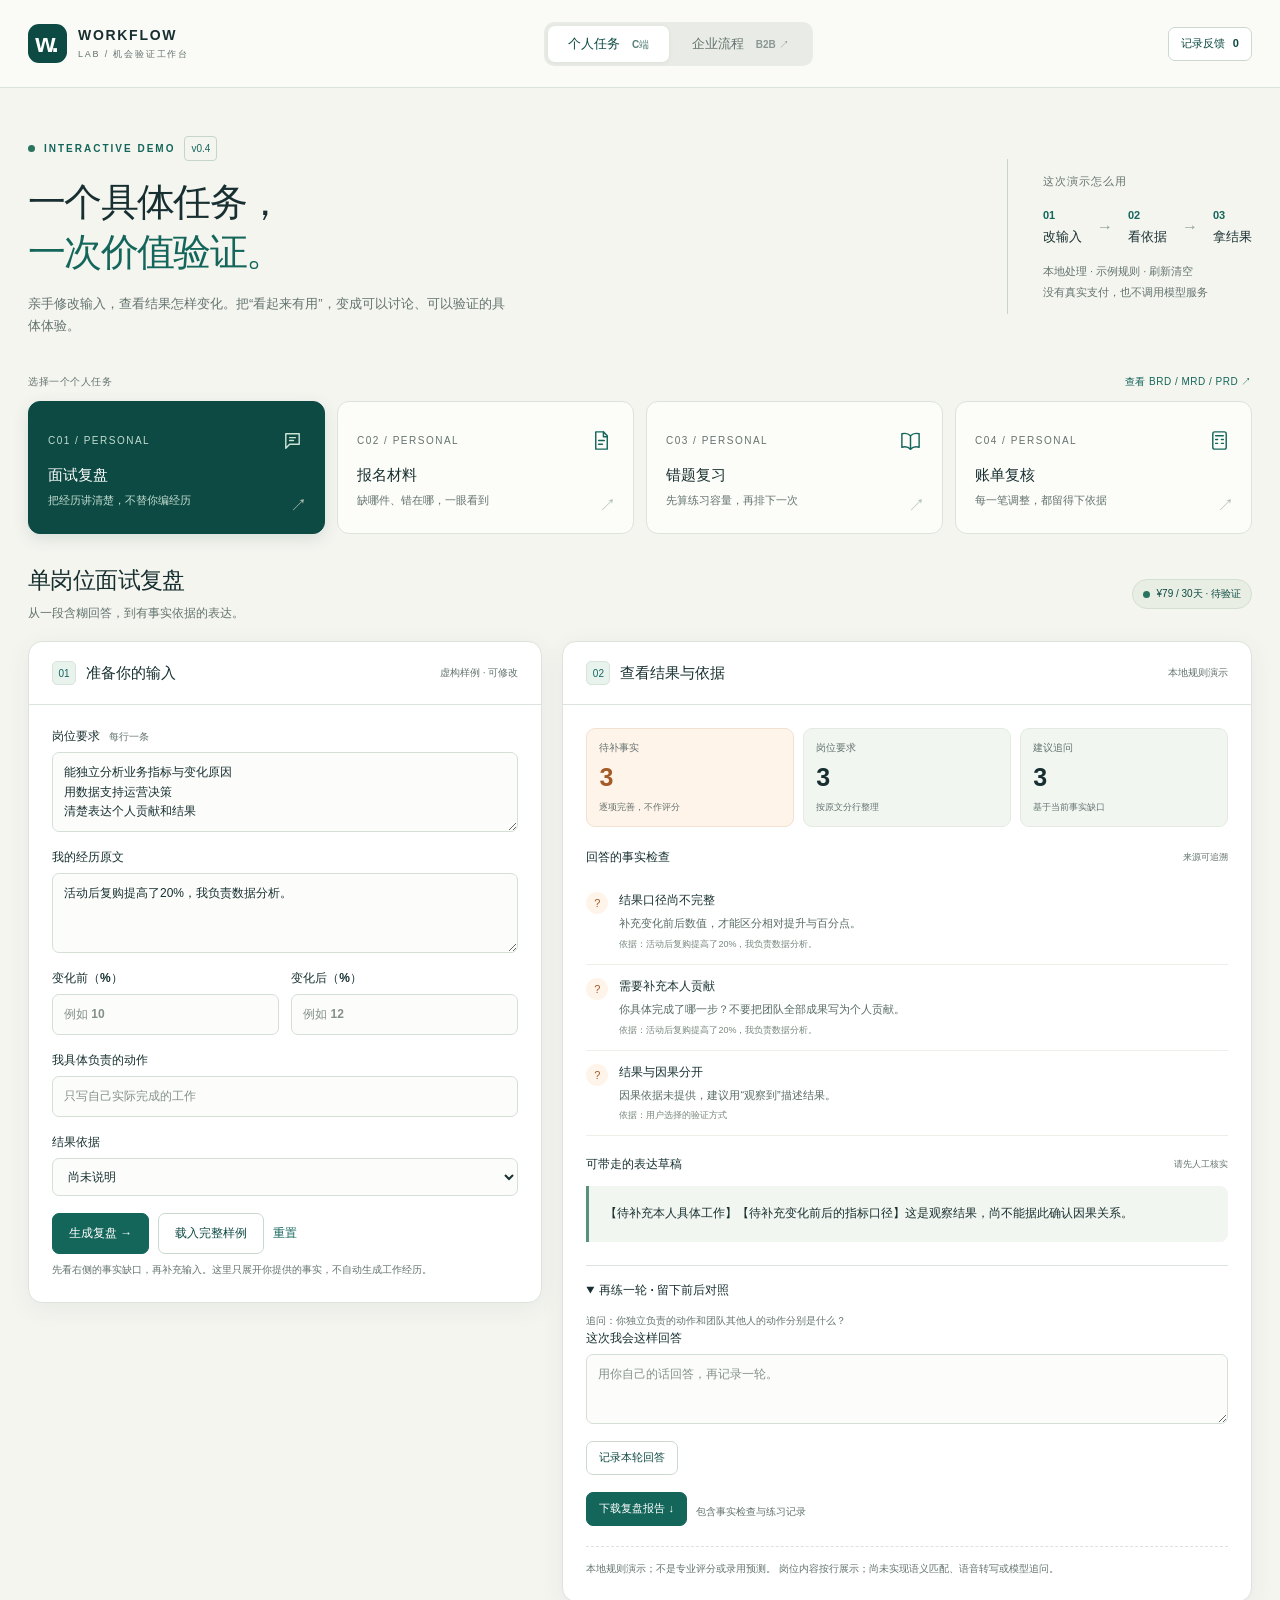
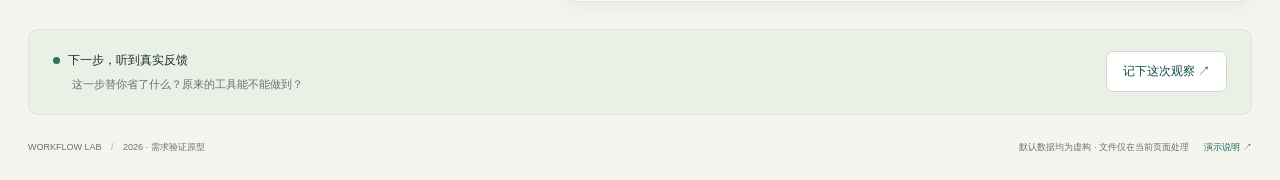
==== index.html @ f49f41c3 "Publish verified web runtime from 9cea44ef1fd8" ====
<!doctype html>
<html lang="zh-CN">
<head>
  <meta charset="utf-8"><meta name="viewport" content="width=device-width, initial-scale=1"><meta name="color-scheme" content="light">
  <meta name="description" content="四个个人任务工具的可交互本地演示，用于用户访谈和需求验证。">
  <title>个人任务实验室 · Workflow Lab</title>
  <link rel="stylesheet" href="consumer-demo.css">
  <script defer src="consumer-core.js"></script><script defer src="consumer-demo.js"></script>
</head>
<body>
  <a class="skip-link" href="#workspace">跳至操作区</a>
  <header class="topbar">
    <a class="brand" href="index.html" aria-label="Workflow Lab 首页"><span class="brand-symbol" aria-hidden="true">w.</span><span>WORKFLOW<span class="brand-sub">LAB / 机会验证工作台</span></span></a>
    <nav class="family-nav" aria-label="演示大类"><a class="selected" href="index.html" aria-current="page">个人任务 <span>C端</span></a><a href="b2b.html">企业流程 <span>B2B ↗</span></a></nav>
    <button class="button small secondary" id="feedback-open">记录反馈 <span id="feedback-count">0</span></button>
  </header>
  <div class="page-shell">
    <section class="hero" aria-labelledby="page-title">
      <div><p class="eyebrow"><span class="green-dot"></span> INTERACTIVE DEMO <span class="version">v0.4</span></p><h1 id="page-title">一个具体任务，<span>一次价值验证。</span></h1><p class="hero-description">亲手修改输入，查看结果怎样变化。把“看起来有用”，变成可以讨论、可以验证的具体体验。</p></div>
      <div class="hero-note"><span class="note-label">这次演示怎么用</span><div class="mini-flow"><b>01 <span>改输入</span></b><i>→</i><b>02 <span>看依据</span></b><i>→</i><b>03 <span>拿结果</span></b></div><p>本地处理 · 示例规则 · 刷新清空<br>没有真实支付，也不调用模型服务</p></div>
    </section>
    <div class="section-label"><span>选择一个个人任务</span><a href="https://github.com/allen7wang/codex-b2b-opportunities/blob/main/C端机会/系列文档/README.md">查看 BRD / MRD / PRD ↗</a></div>
    <nav id="scenario-nav" class="scenario-nav" aria-label="C端演示场景"></nav>
    <main id="workspace" tabindex="-1"></main>
    <section class="research-strip"><div><span class="green-dot"></span><strong>下一步，听到真实反馈</strong><p>这一步替你省了什么？原来的工具能不能做到？</p></div><button class="button secondary" id="feedback-bottom">记下这次观察 ↗</button></section>
    <footer><span>WORKFLOW LAB <i>/</i> 2026 · 需求验证原型</span><span>默认数据均为虚构 · 文件仅在当前页面处理 <a href="https://github.com/allen7wang/codex-b2b-opportunities/blob/main/DEMO_GUIDE.md">演示说明 ↗</a></span></footer>
  </div>
  <dialog id="feedback-dialog" aria-labelledby="feedback-title">
    <form id="feedback-form"><div class="dialog-head"><div><p class="eyebrow">RESEARCH NOTES</p><h2 id="feedback-title">记录一次真实观察</h2></div><button type="button" class="icon-button" id="feedback-close" aria-label="关闭反馈窗口">×</button></div>
    <p class="muted">仅保存在本页内存，不会发送。刷新前请下载记录。</p>
    <label>当前方向<input id="feedback-scenario" readonly></label>
    <label>体验后的判断<select id="feedback-verdict"><option value="needs-validation">还需要验证</option><option value="try">愿意继续试用</option><option value="pay-interest">表达了付费意向（非成交）</option><option value="alternative">现有工具已经足够</option></select></label>
    <label>最有用或最卡住的一步<textarea id="feedback-note" rows="4" required maxlength="2000" placeholder="例如：能找到缺件，但我不想手动确认每个文件。"></textarea></label>
    <label>愿意考虑的价格（元，可留空）<input id="feedback-price" type="number" min="0" max="100000" step="0.01" placeholder="这是意向，不记作收入"></label>
    <div class="actions"><button class="button" type="submit">保存观察</button><button type="button" class="button secondary" id="feedback-download">下载全部反馈</button></div></form>
  </dialog>
  <div id="toast" class="toast" role="status" aria-live="polite"></div>
  <noscript><p class="no-script">请启用 JavaScript 以使用本地交互演示。也可以阅读仓库里的产品文档。</p></noscript>
</body>
</html>
---- consumer-demo.css ----
:root{--ink:#172f30;--teal:#14665b;--teal-dark:#0d4a43;--soft:#e9f3ee;--paper:#f5f5f0;--white:#fff;--muted:#63736f;--line:#dce3dc;--orange:#a55b28;--orange-bg:#fff4e9;--red:#ae443a;--red-bg:#fff0ec;--shadow:0 6px 24px #173e2910;font-family:Inter,-apple-system,BlinkMacSystemFont,"PingFang SC","Microsoft YaHei",sans-serif;color:var(--ink);background:var(--paper);font-synthesis:none}
*{box-sizing:border-box}body{margin:0}button,input,select,textarea{font:inherit;color:inherit}button,a,input,select,textarea{touch-action:manipulation}button{cursor:pointer}button:disabled{cursor:not-allowed;opacity:.45}a{color:var(--teal);text-decoration:none}a:hover{text-decoration:underline}button:focus-visible,a:focus-visible,input:focus-visible,select:focus-visible,textarea:focus-visible,summary:focus-visible{outline:3px solid #87b9a9;outline-offset:3px}button,a{-webkit-tap-highlight-color:transparent}h1,h2,h3,p{margin-top:0}h2{font-size:23px;letter-spacing:-.6px;margin-bottom:7px}h3{font-size:15px;margin:0}p{line-height:1.7}.skip-link{position:absolute;left:15px;top:-80px;z-index:20;background:white;padding:12px}.skip-link:focus{top:10px}.topbar{min-height:88px;border-bottom:1px solid var(--line);padding:18px max(28px,calc((100vw - 1320px)/2));display:flex;align-items:center;justify-content:space-between;gap:24px;background:#fafaf6}.brand{display:flex;gap:11px;align-items:center;color:var(--ink);font-size:14px;font-weight:780;letter-spacing:1.7px}.brand:hover{text-decoration:none}.brand-symbol{display:grid;place-items:center;background:var(--teal-dark);color:#fff;width:39px;height:39px;border-radius:11px;font-size:26px;font-weight:650;letter-spacing:-3px;padding-right:4px}.brand-sub{display:block;font-size:9px;letter-spacing:1.8px;font-weight:500;margin-top:5px;color:var(--muted)}.family-nav{display:flex;gap:3px;background:#e9ece6;padding:4px;border-radius:10px}.family-nav a{padding:9px 20px;border-radius:7px;color:var(--muted);font-size:13px;font-weight:650;white-space:nowrap}.family-nav a.selected{background:#fff;color:var(--teal-dark);box-shadow:0 1px 5px #163b2310}.family-nav span{font-size:10px;margin-left:8px;opacity:.7}.page-shell{max-width:1376px;padding:0 28px;margin:auto}.hero{display:grid;grid-template-columns:1.6fr 1fr;gap:70px;padding:48px 0 38px;align-items:center}.eyebrow{font-size:10px;font-weight:700;letter-spacing:2px;color:var(--teal);display:flex;align-items:center;gap:9px;margin:0 0 16px}.green-dot{width:7px;height:7px;background:#28745f;display:inline-block;border-radius:50%;flex:none}.version{border:1px solid #c5d5c9;letter-spacing:0;border-radius:4px;padding:3px 6px;font-weight:500}h1{font-size:clamp(28px,3vw,43px);line-height:1.3;letter-spacing:-1.7px;font-weight:650;margin-bottom:16px}h1 span{color:var(--teal);display:block}.hero-description{font-size:13px;color:var(--muted);max-width:480px;margin:0}.hero-note{border-left:1px solid #cad4c9;padding:12px 0 12px 35px;justify-self:end}.note-label{font-size:11px;letter-spacing:1px;color:var(--muted)}.mini-flow{display:flex;gap:15px;align-items:center;margin:20px 0 15px}.mini-flow b{font-size:11px;color:var(--teal)}.mini-flow b span{display:block;font-size:13px;color:var(--ink);margin-top:7px}.mini-flow i{color:#91a096;font-style:normal}.hero-note p{font-size:11px;color:var(--muted);margin:0;line-height:1.9}.section-label{display:flex;justify-content:space-between;font-size:10px;color:var(--muted);letter-spacing:.5px;margin-bottom:12px}.section-label a{font-size:10px}.scenario-nav{display:grid;grid-template-columns:repeat(4,minmax(0,1fr));gap:12px}.scenario-card{position:relative;background:#fcfcf8;border:1px solid var(--line);border-radius:12px;text-align:left;padding:17px 19px 16px;transition:background .15s,border-color .15s;min-height:133px}.scenario-card:hover{border-color:#89ac98}.scenario-card.active{background:var(--teal-dark);color:white;border-color:var(--teal-dark);box-shadow:0 5px 16px #174a3820}.card-top{display:flex;align-items:center;justify-content:space-between;margin-bottom:13px}.code{font-size:10px;letter-spacing:1.5px;color:var(--muted)}.active .code{color:#c4ded2}.card-icon{display:grid;place-items:center;width:26px;height:26px;color:var(--teal)}.active .card-icon{color:#cbe4d4}.card-icon svg{width:23px;height:23px}.scenario-card strong{font-size:15px;display:block;font-weight:600;margin-bottom:7px}.scenario-card small{color:var(--muted);font-size:11px;display:block;line-height:1.5}.scenario-card.active small{color:#c4ded2}.card-arrow{position:absolute;right:17px;bottom:16px;font-size:17px;color:#b0c1b4}.workspace-heading{display:flex;justify-content:space-between;align-items:center;gap:20px;margin:31px 0 18px}.workspace-heading p{font-size:12px;color:var(--muted);margin:0}.pill{display:inline-flex;gap:7px;align-items:center;font-size:10px;background:#e9eee5;color:var(--teal-dark);border:1px solid #d3dfd0;padding:7px 10px;border-radius:30px;white-space:nowrap}.workspace-grid{display:grid;grid-template-columns:minmax(0,.94fr) minmax(0,1.26fr);gap:20px;align-items:start}.panel{background:white;border:1px solid var(--line);border-radius:14px;overflow:hidden;box-shadow:var(--shadow);min-width:0}.panel-head{padding:19px 23px;border-bottom:1px solid var(--line);display:flex;justify-content:space-between;align-items:center;gap:10px}.panel-head>div{display:flex;gap:10px;align-items:center}.step-number{font-size:10px;color:var(--teal);background:var(--soft);border:1px solid #d8e4da;border-radius:5px;width:24px;height:24px;display:grid;place-items:center}.sample-label{font-size:10px;color:var(--muted)}.panel-body{padding:23px}.input-group,label{display:block;font-size:12px;font-weight:600;margin-bottom:17px}.label-hint{font-size:10px;font-weight:400;color:var(--muted);margin-left:6px}.input-group>label{margin-bottom:7px}input,textarea,select{display:block;width:100%;border:1px solid #d4dfd6;background:#fcfdfb;border-radius:7px;padding:10px 11px;font-size:12px;line-height:1.6;margin-top:7px;min-width:0}textarea{resize:vertical;min-height:70px;font-weight:400}input::placeholder,textarea::placeholder{color:#849189}input[readonly]{color:var(--muted)}input[type=checkbox]{width:15px;height:15px;accent-color:var(--teal);padding:0;margin:0;flex:none}input[type=file]{font-size:11px}input[type=file]::file-selector-button{border:0;background:var(--soft);color:var(--teal-dark);padding:6px 10px;border-radius:4px;margin-right:8px}.form-row{display:grid;grid-template-columns:1fr 1fr;gap:12px}.form-row.three{grid-template-columns:repeat(3,minmax(0,1fr))}.help{font-size:10px;color:var(--muted);line-height:1.8;font-weight:400;margin:7px 0 0}.actions{display:flex;flex-wrap:wrap;align-items:center;gap:9px;margin-top:17px}.button{display:inline-flex;align-items:center;justify-content:center;gap:8px;border:1px solid var(--teal);background:var(--teal);color:#fff;border-radius:7px;padding:11px 16px;font-size:12px;font-weight:600;line-height:1.4;min-height:40px;text-decoration:none}.button:hover{background:var(--teal-dark);text-decoration:none}.button.secondary{color:var(--teal-dark);background:#fff;border-color:#cbd9ce}.button.secondary:hover{background:var(--soft)}.button.small{padding:8px 12px;min-height:34px;font-size:11px}.button.text{padding:5px 0;background:transparent;color:var(--teal);border:0;min-height:28px}.button.full-width{width:100%}.result-metrics{display:grid;grid-template-columns:repeat(3,minmax(0,1fr));gap:9px;margin-bottom:22px}.metric{background:#f2f6f1;border:1px solid #e4eae1;border-radius:9px;padding:12px}.metric span{font-size:10px;color:var(--muted);display:block}.metric strong{display:block;font-size:25px;font-weight:600;letter-spacing:-1px;margin:8px 0 4px;font-variant-numeric:tabular-nums;overflow-wrap:anywhere}.metric small{font-size:9px;color:var(--muted)}.metric.warning{background:var(--orange-bg);border-color:#f0e1d1}.metric.warning strong{color:var(--orange)}.section-title{display:flex;align-items:center;justify-content:space-between;gap:12px;margin:20px 0 13px;font-size:12px;font-weight:600}.section-title small{color:var(--muted);font-size:9px;font-weight:400}.check-item{display:flex;gap:11px;padding:13px 0;border-bottom:1px solid #ecf0e9}.check-item:last-child{border-bottom:0}.check-item strong{font-size:12px;font-weight:600;display:block;margin-bottom:5px}.check-item p{font-size:11px;margin:0;color:#586b63;overflow-wrap:anywhere}.check-item small{font-size:9px;color:#77877d;display:block;margin-top:5px}.status-icon{flex:none;display:grid;place-items:center;width:22px;height:22px;border-radius:50%;font-size:11px;background:var(--orange-bg);color:var(--orange)}.status-icon.ok{background:var(--soft);color:var(--teal)}.status-icon.fail,.status-icon.missing{background:var(--red-bg);color:var(--red)}.copy-card{padding:16px;background:#f2f6f0;border-left:3px solid #58927a;border-radius:0 8px 8px 0;font-size:12px;line-height:1.95;overflow-wrap:anywhere}.scope-note{font-size:10px;color:var(--muted);line-height:1.8;border-top:1px dashed var(--line);margin-top:20px;padding-top:13px}.alert{border:1px solid #efdcc9;background:var(--orange-bg);color:#8b522e;font-size:11px;line-height:1.75;border-radius:7px;padding:11px 13px;margin-bottom:16px}.alert.error{color:var(--red);background:var(--red-bg);border-color:#f0cfc7}.alert.success{background:var(--soft);border-color:#cfdfd2;color:var(--teal-dark)}[hidden]{display:none!important}.divider{height:1px;background:var(--line);margin:23px 0}.practice-box{border-top:1px solid var(--line);margin-top:23px;padding-top:16px}.practice-box summary{font-size:12px;font-weight:600;cursor:pointer;margin-bottom:13px}.practice-history{font-size:11px;color:var(--muted);background:#f6f7f3;padding:12px;border-radius:6px;line-height:1.8;white-space:pre-wrap;overflow-wrap:anywhere}.pill-result{font-size:9px;padding:4px 7px;border-radius:4px;display:inline-block;white-space:nowrap;background:var(--orange-bg);color:var(--orange)}.pill-result.ok,.pill-result.included{background:var(--soft);color:var(--teal)}.pill-result.fail,.pill-result.missing{background:var(--red-bg);color:var(--red)}.pill-result.duplicate,.pill-result.transfer,.pill-result.outside{background:#edf0ed;color:var(--muted)}.empty-state{text-align:center;padding:40px 15px;color:var(--muted);font-size:12px;line-height:1.9}.empty-icon{display:block;font-size:30px;color:var(--teal);margin-bottom:13px}.table-wrap{overflow:auto;max-height:430px;scrollbar-width:thin;border:1px solid var(--line);border-radius:8px}table{border-collapse:collapse;width:100%;font-size:11px;text-align:left}th{background:#f3f6f0;color:var(--muted);font-size:10px;font-weight:500;white-space:nowrap;position:sticky;top:0}td,th{padding:11px 12px;border-bottom:1px solid #e6ece3;vertical-align:top}td{min-width:65px;line-height:1.6}td small{display:block;color:var(--muted);font-size:9px;margin-top:3px;max-width:190px}td select{min-width:140px;font-size:10px;padding:5px;margin-top:5px}tr:last-child td{border-bottom:0}.file-list{display:grid;gap:5px;margin:12px 0 18px}.file-item{display:flex;justify-content:space-between;gap:10px;font-size:10px;padding:8px 10px;background:#f2f5ef;border-radius:5px}.file-item span{overflow-wrap:anywhere}.file-item small{color:var(--muted);white-space:nowrap}.rule-row{padding:14px 0;border-bottom:1px solid #e8ede5}.rule-title{font-size:12px;font-weight:600;margin-bottom:8px}.rule-controls{display:grid;grid-template-columns:1fr 74px 82px;gap:8px}.rule-controls label{font-size:9px;font-weight:400;color:var(--muted);margin:0}.rule-controls input,.rule-controls select{padding:7px;font-size:11px}.confirm-label{display:flex;gap:8px;font-size:10px;font-weight:400;align-items:center;margin:10px 0 0;color:var(--muted)}.plan-bar{height:8px;background:#e5ece1;border-radius:6px;overflow:hidden;margin:15px 0 8px}.plan-bar i{display:block;height:100%;background:#5c9177;border-radius:6px}.plan-bar.over i{background:#c28b55}.question-list{display:flex;gap:7px;margin:15px 0}.question-choice{border:1px solid var(--line);background:#fff;padding:7px 11px;font-size:10px;border-radius:5px}.question-choice.active{border-color:var(--teal);background:var(--soft);color:var(--teal)}.question-stem{background:#f5f7f1;padding:16px;font-size:13px;line-height:1.8;border-radius:7px;margin-bottom:17px}.bill-csv{font:10px/1.9 ui-monospace,SFMono-Regular,Menlo,monospace;white-space:pre;min-height:235px;overflow:auto;resize:vertical}.bridge{display:grid;grid-template-columns:repeat(2,1fr);gap:6px;font-size:10px;margin:16px 0}.bridge>div{display:flex;justify-content:space-between;gap:10px;padding:9px;background:#f6f7f3;border-radius:5px}.bridge b{font-weight:600}.bridge>div:last-child{grid-column:1/-1;border-top:1px solid var(--line);background:var(--soft)}.research-strip{margin:27px 0 24px;padding:20px 24px;background:#eaf0e5;border:1px solid #dae3d5;border-radius:10px;display:flex;justify-content:space-between;align-items:center;gap:20px}.research-strip strong{font-size:12px;margin-left:8px}.research-strip p{font-size:11px;color:var(--muted);margin:6px 0 0 19px}footer{display:flex;justify-content:space-between;gap:20px;padding-bottom:25px;font-size:9px;color:var(--muted);line-height:1.8}footer i{font-style:normal;padding:0 7px;color:#a4afa4}footer a{margin-left:13px}.muted{font-size:12px;color:var(--muted)}.mono{font-family:ui-monospace,Menlo,monospace}dialog{max-width:520px;width:calc(100% - 32px);padding:26px;border:1px solid var(--line);border-radius:15px;box-shadow:0 20px 80px #0d33252a;color:var(--ink)}dialog::backdrop{background:#18382c80;backdrop-filter:blur(3px)}.dialog-head{display:flex;justify-content:space-between;align-items:start}.dialog-head .eyebrow{margin-bottom:10px}.dialog-head h2{font-size:21px}.icon-button{border:0;background:#f1f5ee;font-size:22px;width:31px;height:31px;border-radius:50%;color:var(--muted)}.toast{position:fixed;bottom:24px;left:50%;transform:translate(-50%,20px);background:var(--teal-dark);color:white;padding:13px 22px;border-radius:9px;box-shadow:0 8px 30px #16392d20;font-size:12px;opacity:0;pointer-events:none;z-index:50;transition:opacity .2s,transform .2s;max-width:90vw}.toast.visible{opacity:1;transform:translate(-50%,0)}.no-script{padding:30px;text-align:center}.subtle-footer{font-size:9px;color:var(--muted);margin-top:11px;line-height:1.8}
@media(min-width:1400px){.hero{padding-top:49px}}@media(max-width:1000px){.hero{gap:25px}.hero-note{padding-left:22px}.scenario-card{padding:15px}.scenario-card strong{font-size:14px}.topbar{padding:16px 24px}.panel-head,.panel-body{padding:18px}.workspace-grid{gap:15px}.metric{padding:10px}.metric strong{font-size:22px}.brand{font-size:12px}.family-nav a{padding:9px 13px}}@media(max-width:800px){.workspace-grid{grid-template-columns:1fr}.hero{grid-template-columns:1.4fr 1fr;gap:20px}.hero h1{font-size:32px}.mini-flow{gap:10px}.hero-note{padding-left:18px}.scenario-card small{font-size:10px}.scenario-card strong{font-size:12px}.card-arrow{display:none}.brand-sub{font-size:8px}.topbar{gap:12px}.family-nav span{display:none}.panel-body{padding:22px}.result-metrics .metric strong{font-size:28px}}@media(max-width:560px){.topbar{padding:15px 18px;flex-wrap:wrap;gap:15px}.brand{font-size:12px}.family-nav{order:3;width:100%;justify-content:stretch}.family-nav a{flex:1;text-align:center}.family-nav span{display:inline}.page-shell{padding:0 18px}.hero{display:block;padding:30px 0 25px}.hero h1{font-size:33px}.hero-description{font-size:12px}.hero-note{display:none}.scenario-nav{grid-template-columns:1fr 1fr;gap:9px}.scenario-card{min-height:126px}.scenario-card strong{font-size:14px}.scenario-card small{font-size:10px}.section-label{font-size:9px}.section-label a{font-size:9px}.workspace-heading{align-items:flex-start;margin-top:25px;gap:10px}.workspace-heading h2{font-size:21px}.workspace-heading p{font-size:11px}.pill{font-size:9px;padding:6px 8px;margin-top:2px}.panel-head,.panel-body{padding:16px}input,textarea,select{font-size:16px}.rule-controls select,.rule-controls input{font-size:14px}.bill-csv{font-size:11px}.metric{padding:11px 8px}.metric span{font-size:9px}.result-metrics .metric strong{font-size:25px}.metric small{font-size:8px}.research-strip{padding:17px;display:block}.research-strip .button{margin:15px 0 0 18px}.research-strip p{font-size:10px}.research-strip strong{font-size:11px}footer{display:block}footer>span{display:block;margin-top:7px}footer a{margin-left:8px}.form-row.three{gap:8px}.form-row.three label{font-size:10px}.actions{gap:8px}.button{padding:11px 13px;font-size:11px}.hero .eyebrow{font-size:9px}.rule-controls{grid-template-columns:1fr 64px 74px}.sample-label{font-size:9px}}@media(prefers-reduced-motion:reduce){*{scroll-behavior:auto!important;transition:none!important}}

.file-preview{border:0;background:none;color:var(--teal);font-size:10px;padding:0 0 0 6px;text-decoration:underline}.file-item small{display:flex;align-items:center;gap:3px}.file-item{align-items:center}
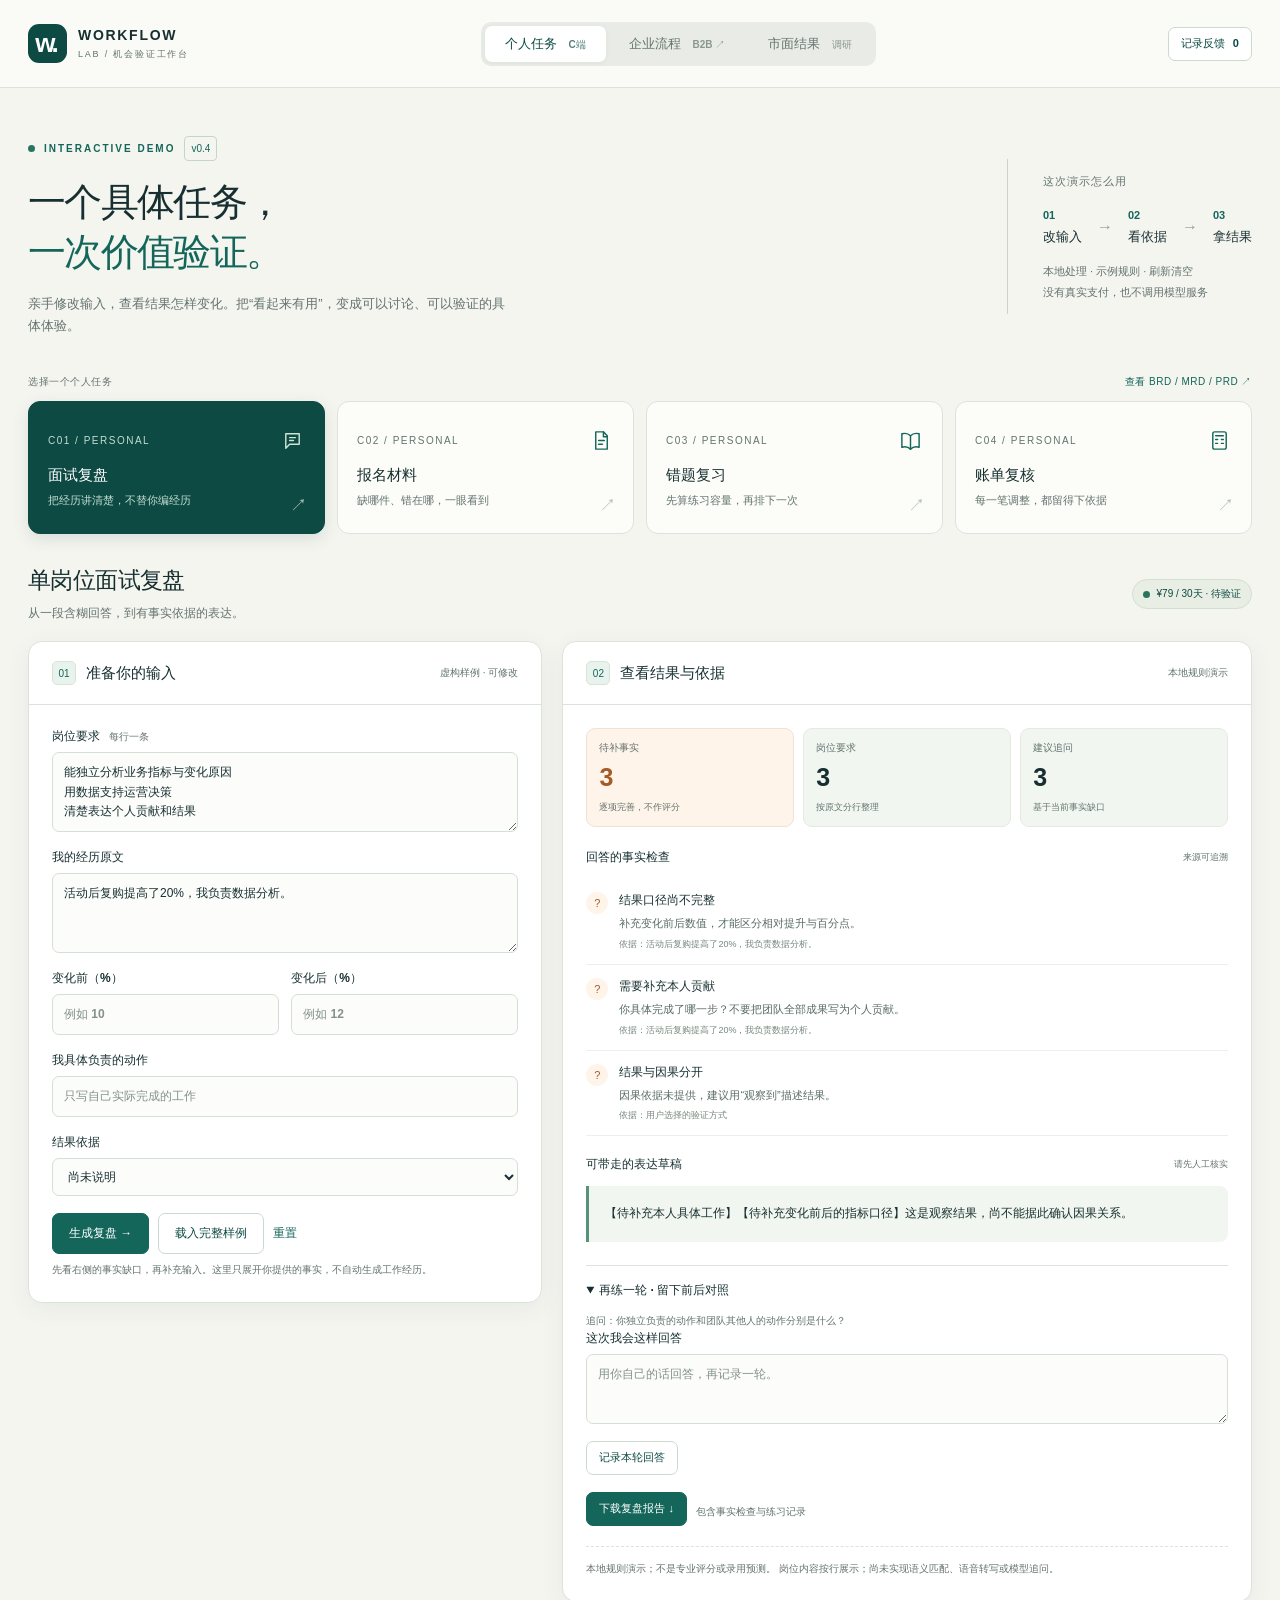
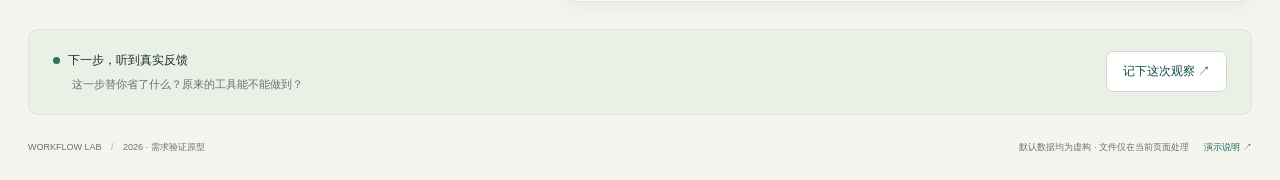
==== commit c75e3ba9: "Publish runtime from 3fe7f98b3bf11ec2759ecf38272c5ecdbada9e12" ====
--- a/index.html
+++ b/index.html
@@ -11,7 +11,7 @@
   <a class="skip-link" href="#workspace">跳至操作区</a>
   <header class="topbar">
     <a class="brand" href="index.html" aria-label="Workflow Lab 首页"><span class="brand-symbol" aria-hidden="true">w.</span><span>WORKFLOW<span class="brand-sub">LAB / 机会验证工作台</span></span></a>
-    <nav class="family-nav" aria-label="演示大类"><a class="selected" href="index.html" aria-current="page">个人任务 <span>C端</span></a><a href="b2b.html">企业流程 <span>B2B ↗</span></a></nav>
+    <nav class="family-nav" aria-label="演示大类"><a class="selected" href="index.html" aria-current="page">个人任务 <span>C端</span></a><a href="b2b.html">企业流程 <span>B2B ↗</span></a><a href="agent-results.html">市面结果 <span>调研</span></a></nav>
     <button class="button small secondary" id="feedback-open">记录反馈 <span id="feedback-count">0</span></button>
   </header>
   <div class="page-shell">
